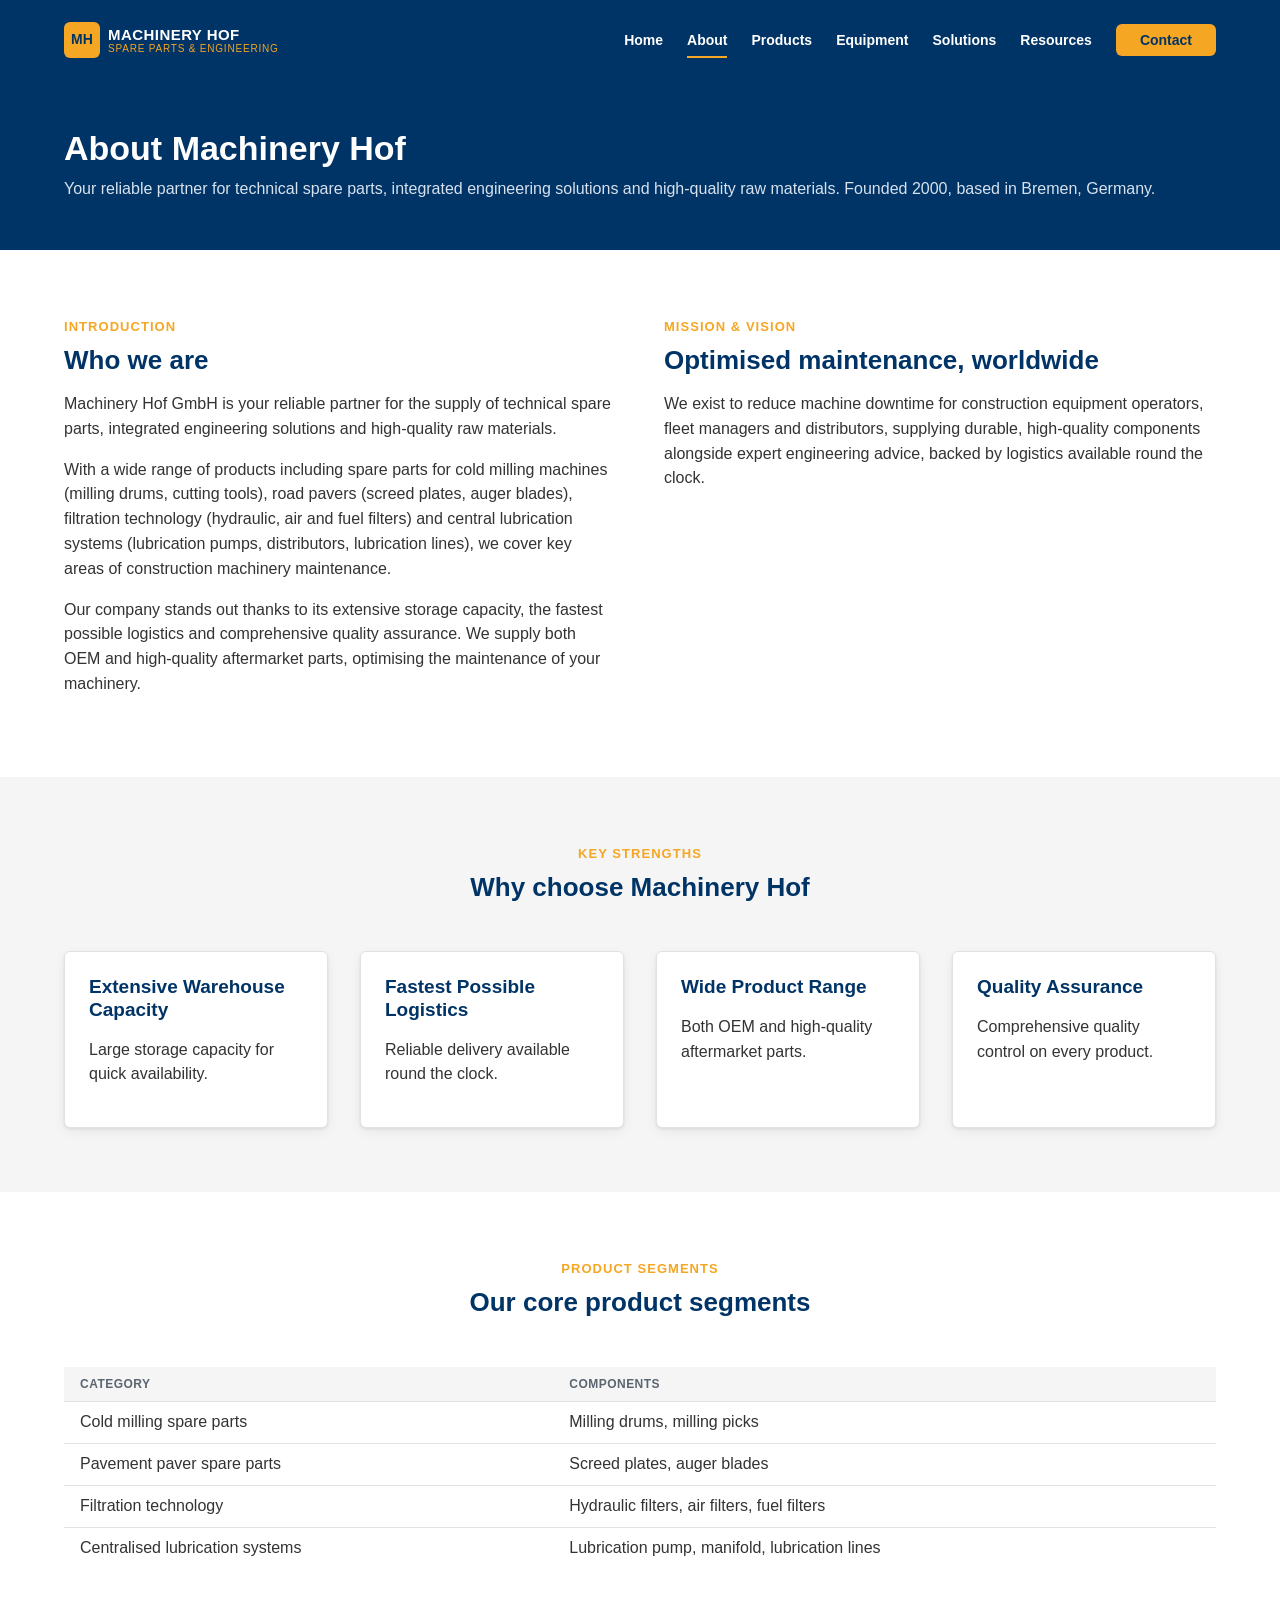
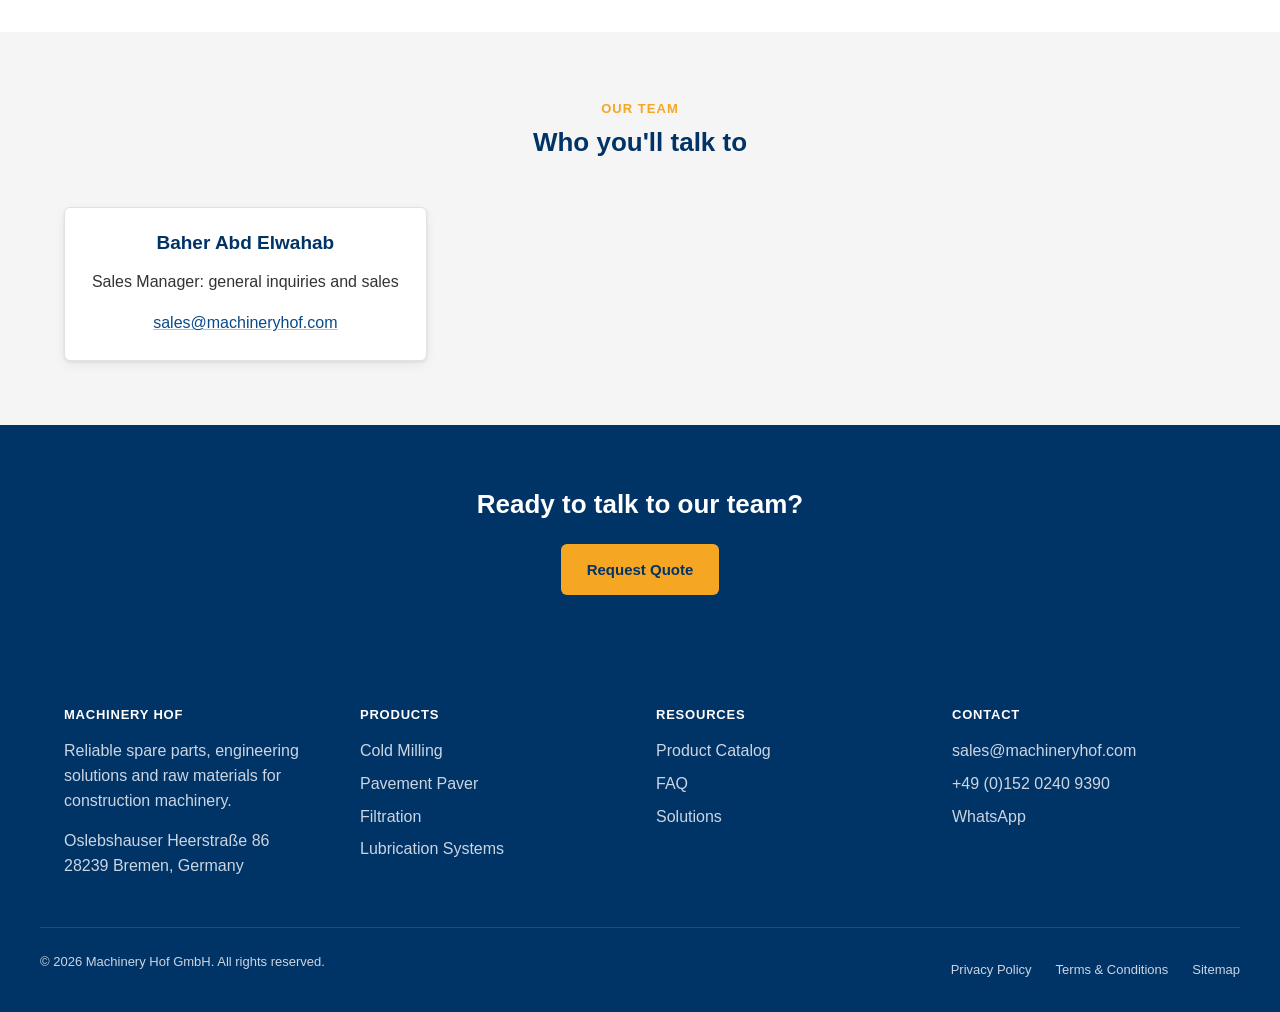
==== machineryhof/about.html @ be5adaa2 "website v2" ====
<!doctype html>
<html lang="en">
<head>
<meta charset="utf-8">
<meta name="viewport" content="width=device-width, initial-scale=1">
<title>About Machinery Hof GmbH</title>
<meta name="description" content="Learn about Machinery Hof GmbH - your trusted partner for construction machinery spare parts since 2000. Visit machineryhofgmbh.com">
<link rel="stylesheet" href="css/styles.css">
</head>
<body>
<a class="skip-link" href="#main">Skip to content</a>
<header class="site-header">
  <div class="container header-inner">
    <a class="brand" href="index.html">
      <span class="brand-mark" aria-hidden="true">MH</span>
      <span class="brand-text">
        <span class="brand-name">MACHINERY HOF</span>
        <span class="brand-sub">Spare Parts &amp; Engineering</span>
      </span>
    </a>
    <button class="nav-toggle" id="navToggle" type="button" aria-expanded="false" aria-controls="siteNav">
      <span class="sr-only">Menu</span>
      <span class="nav-toggle-bar"></span>
      <span class="nav-toggle-bar"></span>
      <span class="nav-toggle-bar"></span>
    </button>
    <nav class="site-nav" id="siteNav" aria-label="Primary">
      <ul>
        <li><a href="index.html">Home</a></li>
        <li><a href="about.html" aria-current="page">About</a></li>
        <li><a href="products.html">Products</a></li>
        <li><a href="equipment.html">Equipment</a></li>
        <li><a href="solutions.html">Solutions</a></li>
        <li><a href="resources.html">Resources</a></li>
        <li><a class="nav-cta" href="contact.html">Contact</a></li>
      </ul>
    </nav>
  </div>
</header>

<main id="main">

  <section class="page-hero">
    <div class="container">
      <h1>About Machinery Hof</h1>
      <p>Your reliable partner for technical spare parts, integrated engineering solutions and high-quality raw materials. Founded 2000, based in Bremen, Germany.</p>
    </div>
  </section>

  <section aria-labelledby="intro-heading">
    <div class="container two-col">
      <div>
        <span class="eyebrow">Introduction</span>
        <h2 id="intro-heading">Who we are</h2>
        <p>Machinery Hof GmbH is your reliable partner for the supply of technical spare parts, integrated engineering solutions and high-quality raw materials.</p>
        <p>With a wide range of products including spare parts for cold milling machines (milling drums, cutting tools), road pavers (screed plates, auger blades), filtration technology (hydraulic, air and fuel filters) and central lubrication systems (lubrication pumps, distributors, lubrication lines), we cover key areas of construction machinery maintenance.</p>
        <p>Our company stands out thanks to its extensive storage capacity, the fastest possible logistics and comprehensive quality assurance. We supply both OEM and high-quality aftermarket parts, optimising the maintenance of your machinery.</p>
      </div>
      <div>
        <span class="eyebrow">Mission &amp; Vision</span>
        <h2>Optimised maintenance, worldwide</h2>
        <p>We exist to reduce machine downtime for construction equipment operators, fleet managers and distributors, supplying durable, high-quality components alongside expert engineering advice, backed by logistics available round the clock.</p>
      </div>
    </div>
  </section>

  <section class="section-alt" aria-labelledby="strengths-heading">
    <div class="container">
      <div class="section-head">
        <span class="eyebrow">Key Strengths</span>
        <h2 id="strengths-heading">Why choose Machinery Hof</h2>
      </div>
      <div class="grid grid-4">
        <div class="card">
          <h3>Extensive Warehouse Capacity</h3>
          <p>Large storage capacity for quick availability.</p>
        </div>
        <div class="card">
          <h3>Fastest Possible Logistics</h3>
          <p>Reliable delivery available round the clock.</p>
        </div>
        <div class="card">
          <h3>Wide Product Range</h3>
          <p>Both OEM and high-quality aftermarket parts.</p>
        </div>
        <div class="card">
          <h3>Quality Assurance</h3>
          <p>Comprehensive quality control on every product.</p>
        </div>
      </div>
    </div>
  </section>

  <section aria-labelledby="segments-heading">
    <div class="container">
      <div class="section-head">
        <span class="eyebrow">Product Segments</span>
        <h2 id="segments-heading">Our core product segments</h2>
      </div>
      <div class="table-scroll">
        <table class="spec-table">
          <caption class="sr-only">Core product segments and components</caption>
          <thead>
            <tr><th scope="col">Category</th><th scope="col">Components</th></tr>
          </thead>
          <tbody>
            <tr><td>Cold milling spare parts</td><td>Milling drums, milling picks</td></tr>
            <tr><td>Pavement paver spare parts</td><td>Screed plates, auger blades</td></tr>
            <tr><td>Filtration technology</td><td>Hydraulic filters, air filters, fuel filters</td></tr>
            <tr><td>Centralised lubrication systems</td><td>Lubrication pump, manifold, lubrication lines</td></tr>
          </tbody>
        </table>
      </div>
    </div>
  </section>

  <section class="section-alt" aria-labelledby="team-heading">
    <div class="container">
      <div class="section-head">
        <span class="eyebrow">Our Team</span>
        <h2 id="team-heading">Who you'll talk to</h2>
      </div>
      <div class="grid grid-3">
        <div class="card text-center">
          <h3>Baher Abd Elwahab</h3>
          <p>Sales Manager: general inquiries and sales</p>
          <a href="mailto:sales@machineryhof.com">sales@machineryhof.com</a>
        </div>
      </div>
    </div>
  </section>

  <section class="cta-band" aria-labelledby="about-cta-heading">
    <div class="container">
      <h2 id="about-cta-heading">Ready to talk to our team?</h2>
      <div class="hero-ctas">
        <a class="btn btn-primary" href="contact.html">Request Quote</a>
      </div>
    </div>
  </section>

</main>

<footer class="site-footer">
  <div class="container footer-grid">
    <div class="footer-col">
      <h3>Machinery Hof</h3>
      <p>Reliable spare parts, engineering solutions and raw materials for construction machinery.</p>
      <p>Oslebshauser Heerstraße 86<br>28239 Bremen, Germany</p>
    </div>
    <div class="footer-col">
      <h3>Products</h3>
      <ul>
        <li><a href="products.html#cold-milling">Cold Milling</a></li>
        <li><a href="products.html#pavement-paver">Pavement Paver</a></li>
        <li><a href="products.html#filtration">Filtration</a></li>
        <li><a href="products.html#lubrication">Lubrication Systems</a></li>
      </ul>
    </div>
    <div class="footer-col">
      <h3>Resources</h3>
      <ul>
        <li><a href="resources.html#catalog">Product Catalog</a></li>
        <li><a href="resources.html#faq">FAQ</a></li>
        <li><a href="solutions.html">Solutions</a></li>
      </ul>
    </div>
    <div class="footer-col">
      <h3>Contact</h3>
      <ul>
        <li><a href="mailto:sales@machineryhof.com">sales@machineryhof.com</a></li>
        <li><a href="tel:+4915202409390">+49 (0)152 0240 9390</a></li>
        <li><a href="https://wa.me/491520240939" target="_blank" rel="noopener noreferrer">WhatsApp</a></li>
      </ul>
    </div>
  </div>
  <div class="container footer-bottom">
    <p>&copy; 2026 Machinery Hof GmbH. All rights reserved.</p>
    <ul class="footer-legal">
      <li><a href="privacy.html">Privacy Policy</a></li>
      <li><a href="terms.html">Terms &amp; Conditions</a></li>
      <li><a href="sitemap.html">Sitemap</a></li>
    </ul>
  </div>
  <div id="analytics-mount"></div>
</footer>

<script src="js/nav.js"></script>
</body>
</html>
---- machineryhof/css/styles.css ----
:root {
  --navy-900: #003366;
  --navy-700: #0a4a8a;
  --gold-500: #F5A623;
  --green-500: #4CAF50;
  --white: #FFFFFF;
  --gray-100: #F5F5F5;
  --gray-300: #dfe3e6;
  --ink: #333333;
  --ink-soft: #5b6570;

  --font-display: -apple-system, "Segoe UI Semibold", "Helvetica Neue", Helvetica, Arial, sans-serif;
  --font-body: -apple-system, "Segoe UI", "Helvetica Neue", Helvetica, Arial, sans-serif;

  --container-w: 1200px;
  --space-1: 4px;
  --space-2: 8px;
  --space-3: 16px;
  --space-4: 24px;
  --space-5: 32px;
  --space-6: 48px;
  --space-7: 64px;
  --space-8: 96px;

  --radius: 6px;
  --shadow: 0 1px 3px rgba(0, 0, 0, 0.08), 0 4px 12px rgba(0, 0, 0, 0.06);
}

* {
  box-sizing: border-box;
}

html {
  -webkit-text-size-adjust: 100%;
}

body {
  margin: 0;
  font-family: var(--font-body);
  color: var(--ink);
  background: var(--white);
  line-height: 1.55;
}

h1, h2, h3, h4 {
  font-family: var(--font-display);
  color: var(--navy-900);
  font-weight: 800;
  line-height: 1.2;
  margin: 0 0 var(--space-3);
}

h1 { font-size: 34px; }
h2 { font-size: 26px; }
h3 { font-size: 19px; }

p {
  margin: 0 0 var(--space-3);
}

ul, ol {
  margin: 0 0 var(--space-3);
  padding-left: 1.2em;
}

img {
  max-width: 100%;
  display: block;
}

a {
  color: var(--navy-700);
  text-decoration-color: rgba(10, 74, 138, 0.35);
}

a:hover {
  text-decoration-color: currentColor;
}

a:focus-visible,
button:focus-visible,
input:focus-visible,
select:focus-visible,
textarea:focus-visible,
summary:focus-visible {
  outline: 3px solid var(--gold-500);
  outline-offset: 2px;
}

.sr-only {
  position: absolute;
  width: 1px;
  height: 1px;
  padding: 0;
  margin: -1px;
  overflow: hidden;
  clip: rect(0, 0, 0, 0);
  white-space: nowrap;
  border: 0;
}

.skip-link {
  position: absolute;
  left: var(--space-3);
  top: -50px;
  background: var(--navy-900);
  color: var(--white);
  padding: var(--space-2) var(--space-3);
  border-radius: var(--radius);
  z-index: 1000;
  transition: top 0.15s ease;
}

.skip-link:focus {
  top: var(--space-3);
}

.container {
  max-width: var(--container-w);
  margin: 0 auto;
  padding: 0 var(--space-4);
}

/* Header / Nav */

.site-header {
  position: sticky;
  top: 0;
  z-index: 100;
  background: var(--navy-900);
  min-height: 80px;
  display: flex;
  align-items: center;
}

.header-inner {
  display: flex;
  align-items: center;
  justify-content: space-between;
  gap: var(--space-4);
  width: 100%;
}

.brand {
  display: flex;
  align-items: center;
  gap: var(--space-2);
  color: var(--white);
  text-decoration: none;
}

.brand-mark {
  display: inline-flex;
  align-items: center;
  justify-content: center;
  width: 36px;
  height: 36px;
  border-radius: var(--radius);
  background: var(--gold-500);
  color: var(--navy-900);
  font-family: var(--font-display);
  font-weight: 800;
  font-size: 14px;
}

.brand-text {
  display: flex;
  flex-direction: column;
  line-height: 1.15;
}

.brand-name {
  font-family: var(--font-display);
  font-weight: 800;
  letter-spacing: 0.03em;
  font-size: 15px;
}

.brand-sub {
  font-size: 10px;
  letter-spacing: 0.08em;
  text-transform: uppercase;
  color: var(--gold-500);
}

.nav-toggle {
  display: none;
  flex-direction: column;
  gap: 4px;
  background: none;
  border: 0;
  padding: var(--space-2);
  cursor: pointer;
}

.nav-toggle-bar {
  width: 22px;
  height: 2px;
  background: var(--white);
  border-radius: 2px;
}

.site-nav ul {
  display: flex;
  align-items: center;
  gap: var(--space-4);
  margin: 0;
  padding: 0;
  list-style: none;
}

.site-nav a {
  color: var(--white);
  text-decoration: none;
  font-size: 14px;
  font-weight: 600;
  padding: var(--space-2) 0;
  border-bottom: 2px solid transparent;
}

.site-nav a:hover,
.site-nav a[aria-current="page"] {
  border-bottom-color: var(--gold-500);
}

.site-nav .nav-cta {
  background: var(--gold-500);
  color: var(--navy-900);
  padding: var(--space-2) var(--space-4);
  border-radius: var(--radius);
  border-bottom: none;
}

.site-nav .nav-cta:hover {
  background: #e5951a;
}

@media (max-width: 900px) {
  .nav-toggle {
    display: inline-flex;
  }

  .site-nav {
    position: absolute;
    top: 80px;
    left: 0;
    right: 0;
    background: var(--navy-900);
    padding: var(--space-3) var(--space-4) var(--space-5);
    display: none;
  }

  .site-nav.is-open {
    display: block;
  }

  .site-nav ul {
    flex-direction: column;
    align-items: flex-start;
    gap: var(--space-3);
  }

  .site-nav .nav-cta {
    display: inline-block;
  }
}

/* Buttons */

.btn {
  display: inline-block;
  padding: 12px 24px;
  border-radius: var(--radius);
  font-weight: 700;
  font-size: 15px;
  text-decoration: none;
  border: 2px solid transparent;
  cursor: pointer;
  transition: background-color 0.15s ease, color 0.15s ease, border-color 0.15s ease;
}

.btn-primary {
  background: var(--gold-500);
  color: var(--navy-900);
}

.btn-primary:hover {
  background: #e5951a;
}

.btn-secondary {
  background: var(--navy-900);
  color: var(--white);
  border-color: var(--navy-900);
}

.btn-secondary:hover {
  background: var(--navy-700);
  border-color: var(--navy-700);
}

.btn-outline {
  background: transparent;
  color: var(--navy-900);
  border-color: var(--navy-900);
}

.btn-outline:hover {
  background: var(--navy-900);
  color: var(--white);
}

/* Hero */

.hero {
  background: linear-gradient(135deg, var(--navy-900), #012247);
  color: var(--white);
  padding: var(--space-7) 0;
}

.hero-inner {
  max-width: 700px;
}

.hero h1 {
  color: var(--white);
  margin-bottom: var(--space-3);
}

.hero p {
  font-size: 18px;
  color: #d7e2ee;
}

.hero-ctas {
  display: flex;
  gap: var(--space-3);
  flex-wrap: wrap;
  margin-top: var(--space-4);
}

.page-hero {
  background: var(--navy-900);
  color: var(--white);
  padding: var(--space-6) 0;
}

.page-hero h1 {
  color: var(--white);
  margin: 0;
}

.page-hero p {
  color: #d7e2ee;
  margin: var(--space-2) 0 0;
}

/* Sections */

section {
  padding: var(--space-7) 0;
}

.section-alt {
  background: var(--gray-100);
}

.section-head {
  max-width: 640px;
  margin: 0 auto var(--space-6);
  text-align: center;
}

.eyebrow {
  display: inline-block;
  color: var(--gold-500);
  font-weight: 700;
  font-size: 13px;
  letter-spacing: 0.08em;
  text-transform: uppercase;
  margin-bottom: var(--space-2);
}

/* Grids / Cards */

.grid {
  display: grid;
  gap: var(--space-5);
}

.grid-3 {
  grid-template-columns: repeat(3, 1fr);
}

.grid-4 {
  grid-template-columns: repeat(4, 1fr);
}

@media (max-width: 900px) {
  .grid-3, .grid-4 {
    grid-template-columns: repeat(2, 1fr);
  }
}

@media (max-width: 600px) {
  .grid-3, .grid-4 {
    grid-template-columns: 1fr;
  }
}

.card {
  background: var(--white);
  border: 1px solid var(--gray-300);
  border-radius: var(--radius);
  padding: var(--space-4);
  box-shadow: var(--shadow);
}

.card-icon {
  width: 44px;
  height: 44px;
  color: var(--navy-900);
  margin-bottom: var(--space-3);
}

.feature-card {
  text-align: left;
}

.category-card,
.equipment-card,
.product-card {
  display: flex;
  flex-direction: column;
  gap: var(--space-2);
}

.category-card h3,
.equipment-card h3,
.product-card h3 {
  margin-bottom: 0;
}

.tag {
  display: inline-block;
  font-size: 11px;
  font-weight: 700;
  letter-spacing: 0.04em;
  text-transform: uppercase;
  color: var(--navy-900);
  background: var(--gray-100);
  border-radius: 999px;
  padding: 2px 10px;
  margin-right: var(--space-1);
}

.quote-price {
  font-weight: 700;
  color: var(--green-500);
}

.placeholder-image {
  background: repeating-linear-gradient(
    45deg,
    var(--gray-100),
    var(--gray-100) 10px,
    #eceff1 10px,
    #eceff1 20px
  );
  border: 1px dashed var(--gray-300);
  border-radius: var(--radius);
  min-height: 160px;
  display: flex;
  align-items: center;
  justify-content: center;
  color: var(--ink-soft);
  font-size: 13px;
  text-align: center;
  padding: var(--space-3);
}

/* Tables */

.spec-table {
  width: 100%;
  border-collapse: collapse;
  background: var(--white);
}

.spec-table caption {
  text-align: left;
  font-weight: 700;
  color: var(--navy-900);
  margin-bottom: var(--space-2);
}

.spec-table th,
.spec-table td {
  text-align: left;
  padding: var(--space-2) var(--space-3);
  border-top: 1px solid var(--gray-300);
  vertical-align: top;
}

.spec-table thead th {
  background: var(--gray-100);
  border-top: none;
  font-size: 12px;
  letter-spacing: 0.04em;
  text-transform: uppercase;
  color: var(--ink-soft);
}

.table-scroll {
  overflow-x: auto;
}

/* CTA band */

.cta-band {
  background: var(--navy-900);
  color: var(--white);
  text-align: center;
}

.cta-band h2 {
  color: var(--white);
}

.cta-band .hero-ctas {
  justify-content: center;
}

/* Forms */

.form-grid {
  display: grid;
  grid-template-columns: 1fr 1fr;
  gap: var(--space-3) var(--space-4);
}

.form-grid .field-full {
  grid-column: 1 / -1;
}

@media (max-width: 600px) {
  .form-grid {
    grid-template-columns: 1fr;
  }
}

label {
  display: block;
  font-weight: 600;
  font-size: 14px;
  margin-bottom: var(--space-1);
}

.required-mark {
  color: var(--navy-900);
}

input[type="text"],
input[type="email"],
input[type="tel"],
select,
textarea {
  width: 100%;
  padding: 10px 12px;
  border: 1px solid var(--gray-300);
  border-radius: var(--radius);
  font-family: var(--font-body);
  font-size: 15px;
  background: var(--white);
  color: var(--ink);
}

textarea {
  resize: vertical;
  min-height: 120px;
}

.field-error {
  color: #b3261e;
  font-size: 13px;
  margin-top: var(--space-1);
  display: none;
}

.field.has-error input,
.field.has-error select,
.field.has-error textarea {
  border-color: #b3261e;
}

.field.has-error .field-error {
  display: block;
}

.form-status {
  border-radius: var(--radius);
  padding: var(--space-3) var(--space-4);
  margin-top: var(--space-4);
  display: none;
}

.form-status.is-visible {
  display: block;
}

.form-status.is-success {
  background: #e8f5e9;
  border: 1px solid var(--green-500);
  color: #1e4620;
}

.form-status.is-error {
  background: #fdecea;
  border: 1px solid #b3261e;
  color: #611a15;
}

/* Contact info list */

.contact-info-list {
  list-style: none;
  margin: 0;
  padding: 0;
  display: flex;
  flex-direction: column;
  gap: var(--space-2);
}

.contact-info-list a {
  font-weight: 600;
}

/* FAQ accordion */

.faq-item {
  border-bottom: 1px solid var(--gray-300);
}

.faq-item summary {
  cursor: pointer;
  font-weight: 700;
  color: var(--navy-900);
  padding: var(--space-3) 0;
  list-style: none;
}

.faq-item summary::-webkit-details-marker {
  display: none;
}

.faq-item summary::before {
  content: "+";
  display: inline-block;
  width: 1.2em;
  color: var(--gold-500);
  font-weight: 800;
}

.faq-item[open] summary::before {
  content: "\2212";
}

.faq-item p {
  padding-bottom: var(--space-3);
  color: var(--ink-soft);
}

/* Footer */

.site-footer {
  background: var(--navy-900);
  color: #cbd6e2;
  padding-top: var(--space-6);
}

.footer-grid {
  display: grid;
  grid-template-columns: repeat(4, 1fr);
  gap: var(--space-5);
  padding-bottom: var(--space-5);
}

@media (max-width: 900px) {
  .footer-grid {
    grid-template-columns: repeat(2, 1fr);
  }
}

@media (max-width: 600px) {
  .footer-grid {
    grid-template-columns: 1fr;
  }
}

.footer-col h3 {
  color: var(--white);
  font-size: 13px;
  letter-spacing: 0.06em;
  text-transform: uppercase;
  margin-bottom: var(--space-3);
}

.footer-col ul {
  list-style: none;
  margin: 0;
  padding: 0;
  display: flex;
  flex-direction: column;
  gap: var(--space-2);
}

.footer-col a {
  color: #cbd6e2;
  text-decoration: none;
}

.footer-col a:hover {
  color: var(--white);
}

.footer-bottom {
  border-top: 1px solid rgba(255, 255, 255, 0.12);
  padding: var(--space-4) 0;
  display: flex;
  justify-content: space-between;
  align-items: center;
  flex-wrap: wrap;
  gap: var(--space-3);
  font-size: 13px;
}

.footer-legal {
  list-style: none;
  display: flex;
  gap: var(--space-4);
  margin: 0;
  padding: 0;
}

.footer-legal a {
  color: #cbd6e2;
  text-decoration: none;
}

.footer-legal a:hover {
  color: var(--white);
}

/* Utility */

.text-center {
  text-align: center;
}

.mt-0 { margin-top: 0; }
.mb-0 { margin-bottom: 0; }

.stack {
  display: flex;
  flex-direction: column;
  gap: var(--space-2);
}

.two-col {
  display: grid;
  grid-template-columns: 1fr 1fr;
  gap: var(--space-6);
  align-items: start;
}

@media (max-width: 768px) {
  .two-col {
    grid-template-columns: 1fr;
    gap: var(--space-4);
  }

  .hero, .page-hero {
    padding: var(--space-5) 0;
  }

  h1 { font-size: 28px; }
  h2 { font-size: 22px; }
}
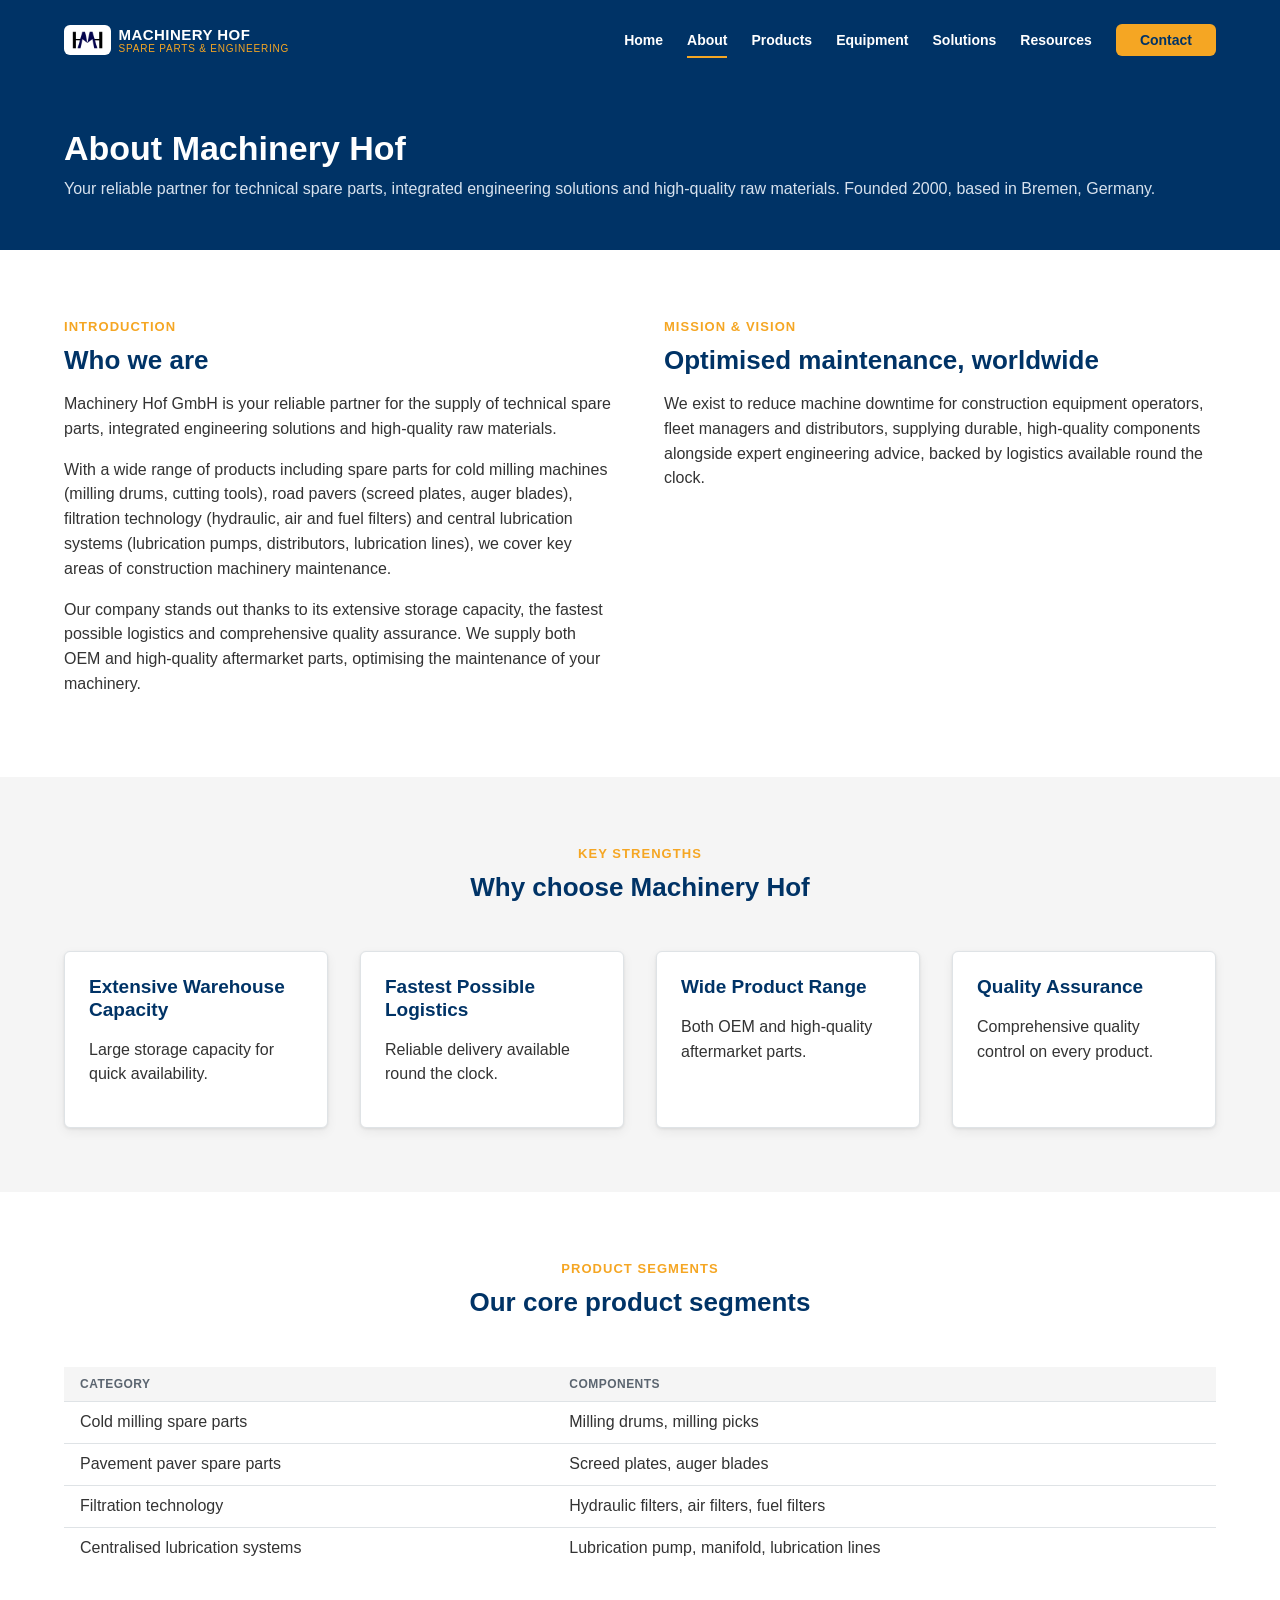
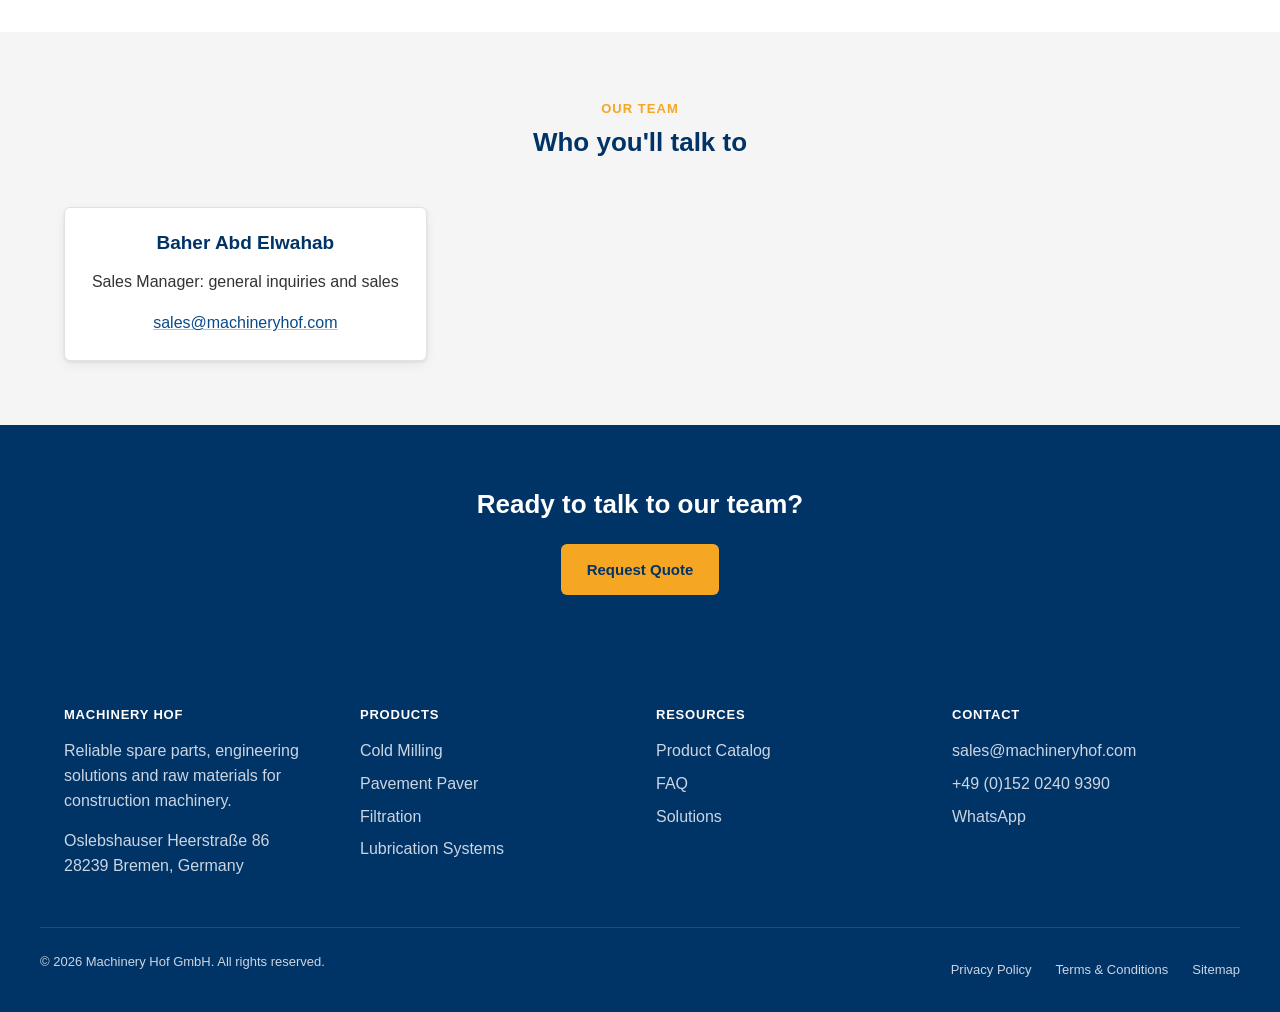
==== commit 28381a40: "added the logo" ====
--- a/machineryhof/about.html
+++ b/machineryhof/about.html
@@ -5,6 +5,7 @@
 <meta name="viewport" content="width=device-width, initial-scale=1">
 <title>About Machinery Hof GmbH</title>
 <meta name="description" content="Learn about Machinery Hof GmbH - your trusted partner for construction machinery spare parts since 2000. Visit machineryhofgmbh.com">
+<link rel="icon" type="image/png" href="assets/favicon.png">
 <link rel="stylesheet" href="css/styles.css">
 </head>
 <body>
@@ -12,7 +13,7 @@
 <header class="site-header">
   <div class="container header-inner">
     <a class="brand" href="index.html">
-      <span class="brand-mark" aria-hidden="true">MH</span>
+      <img class="brand-logo" src="assets/logo.png" alt="Machinery Hof" width="51" height="30">
       <span class="brand-text">
         <span class="brand-name">MACHINERY HOF</span>
         <span class="brand-sub">Spare Parts &amp; Engineering</span>
--- a/machineryhof/css/styles.css
+++ b/machineryhof/css/styles.css
@@ -149,18 +149,13 @@
   text-decoration: none;
 }
 
-.brand-mark {
-  display: inline-flex;
-  align-items: center;
-  justify-content: center;
-  width: 36px;
-  height: 36px;
+.brand-logo {
+  display: block;
+  height: 30px;
+  width: auto;
+  padding: 6px 8px;
   border-radius: var(--radius);
-  background: var(--gold-500);
-  color: var(--navy-900);
-  font-family: var(--font-display);
-  font-weight: 800;
-  font-size: 14px;
+  background: var(--white);
 }
 
 .brand-text {
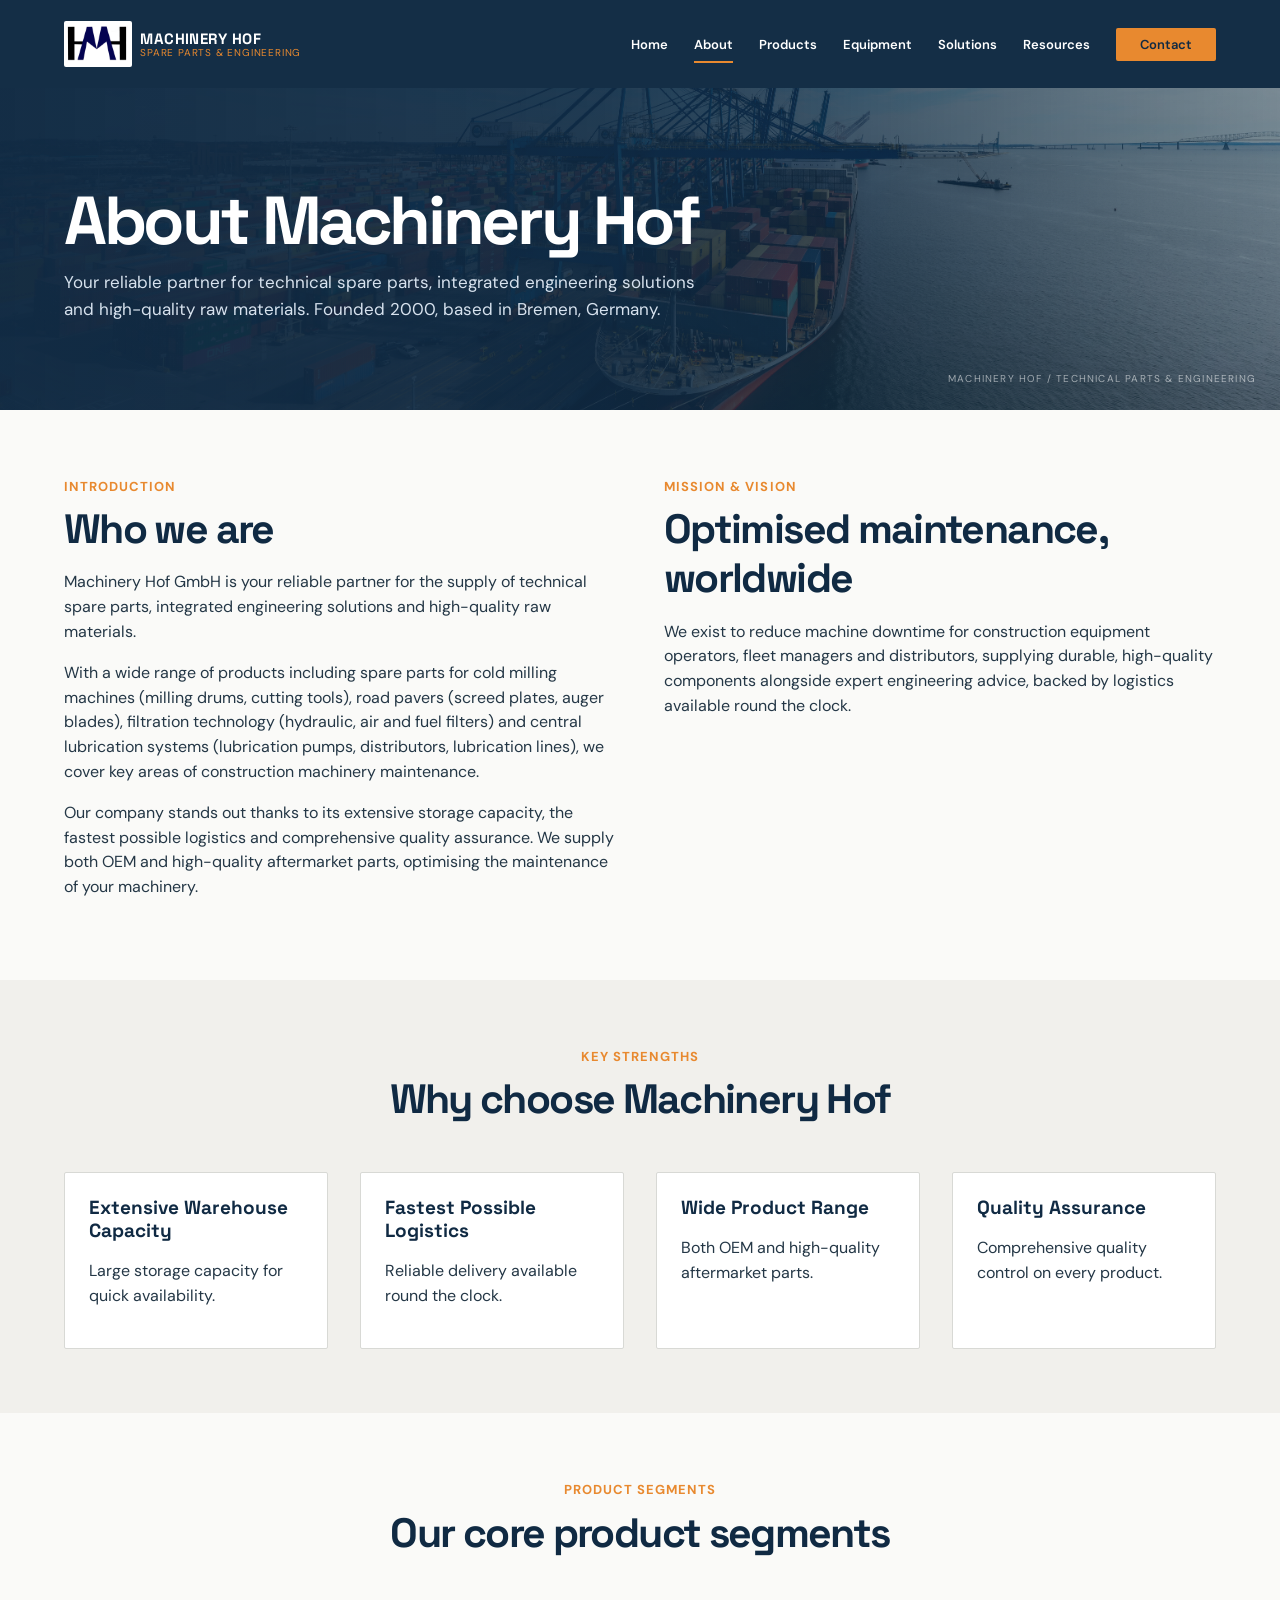
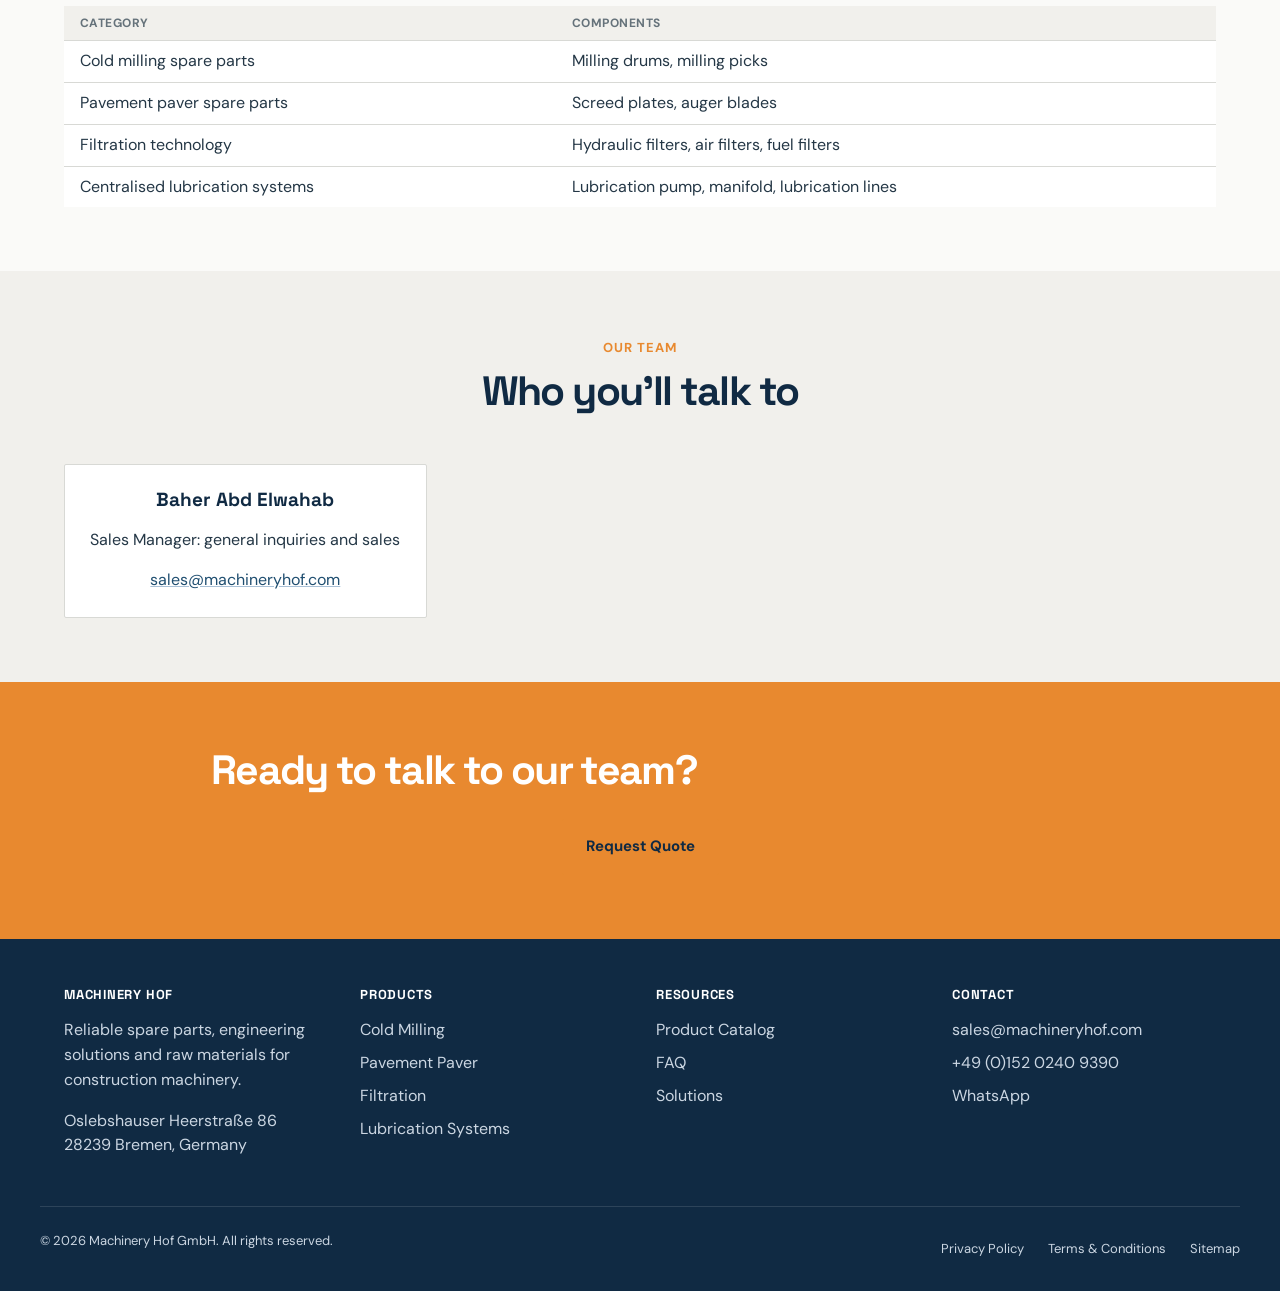
==== commit a9440ace: "Refresh Machinery Hof website design and product visuals" ====
--- a/machineryhof/about.html
+++ b/machineryhof/about.html
@@ -5,18 +5,17 @@
 <meta name="viewport" content="width=device-width, initial-scale=1">
 <title>About Machinery Hof GmbH</title>
 <meta name="description" content="Learn about Machinery Hof GmbH - your trusted partner for construction machinery spare parts since 2000. Visit machineryhofgmbh.com">
-<link rel="icon" type="image/png" href="assets/favicon.png">
 <link rel="stylesheet" href="css/styles.css">
 </head>
 <body>
 <a class="skip-link" href="#main">Skip to content</a>
 <header class="site-header">
   <div class="container header-inner">
-    <a class="brand" href="index.html">
-      <img class="brand-logo" src="assets/logo.png" alt="Machinery Hof" width="51" height="30">
+<a class="brand" href="index.html">
+      <img class="brand-logo" src="assets/logo.jpeg" alt="Machinery Hof GmbH" />
       <span class="brand-text">
         <span class="brand-name">MACHINERY HOF</span>
-        <span class="brand-sub">Spare Parts &amp; Engineering</span>
+        <span class="brand-sub">Spare Parts & Engineering</span>
       </span>
     </a>
     <button class="nav-toggle" id="navToggle" type="button" aria-expanded="false" aria-controls="siteNav">
--- a/machineryhof/css/styles.css
+++ b/machineryhof/css/styles.css
@@ -1,16 +1,18 @@
+@import url('https://fonts.googleapis.com/css2?family=DM+Sans:wght@400;500;600;700&family=Space+Grotesk:wght@500;600;700&display=swap');
+
 :root {
-  --navy-900: #003366;
-  --navy-700: #0a4a8a;
-  --gold-500: #F5A623;
-  --green-500: #4CAF50;
+  --navy-900: #102a43;
+  --navy-700: #1f4e70;
+  --gold-500: #e8892f;
+  --green-500: #3f7d68;
   --white: #FFFFFF;
-  --gray-100: #F5F5F5;
-  --gray-300: #dfe3e6;
-  --ink: #333333;
-  --ink-soft: #5b6570;
-
-  --font-display: -apple-system, "Segoe UI Semibold", "Helvetica Neue", Helvetica, Arial, sans-serif;
-  --font-body: -apple-system, "Segoe UI", "Helvetica Neue", Helvetica, Arial, sans-serif;
+  --gray-100: #f1f0ec;
+  --gray-300: #d8d9d5;
+  --ink: #243746;
+  --ink-soft: #65727a;
+
+  --font-display: "Space Grotesk", "Segoe UI", sans-serif;
+  --font-body: "DM Sans", "Segoe UI", sans-serif;
 
   --container-w: 1200px;
   --space-1: 4px;
@@ -22,8 +24,8 @@
   --space-7: 64px;
   --space-8: 96px;
 
-  --radius: 6px;
-  --shadow: 0 1px 3px rgba(0, 0, 0, 0.08), 0 4px 12px rgba(0, 0, 0, 0.06);
+  --radius: 2px;
+  --shadow: 0 12px 30px rgba(16, 42, 67, 0.08);
 }
 
 * {
@@ -38,7 +40,7 @@
   margin: 0;
   font-family: var(--font-body);
   color: var(--ink);
-  background: var(--white);
+  background: #fafaf8;
   line-height: 1.55;
 }
 
@@ -50,8 +52,8 @@
   margin: 0 0 var(--space-3);
 }
 
-h1 { font-size: 34px; }
-h2 { font-size: 26px; }
+h1 { font-size: clamp(42px, 5.3vw, 76px); letter-spacing: -0.05em; }
+h2 { font-size: clamp(30px, 3.2vw, 48px); letter-spacing: -0.04em; }
 h3 { font-size: 19px; }
 
 p {
@@ -127,8 +129,8 @@
   position: sticky;
   top: 0;
   z-index: 100;
-  background: var(--navy-900);
-  min-height: 80px;
+  background: rgba(16, 42, 67, 0.98);
+  min-height: 88px;
   display: flex;
   align-items: center;
 }
@@ -150,12 +152,9 @@
 }
 
 .brand-logo {
-  display: block;
-  height: 30px;
+  height: 46px;
   width: auto;
-  padding: 6px 8px;
   border-radius: var(--radius);
-  background: var(--white);
 }
 
 .brand-text {
@@ -198,7 +197,7 @@
 .site-nav ul {
   display: flex;
   align-items: center;
-  gap: var(--space-4);
+  gap: 26px;
   margin: 0;
   padding: 0;
   list-style: none;
@@ -207,7 +206,7 @@
 .site-nav a {
   color: var(--white);
   text-decoration: none;
-  font-size: 14px;
+  font-size: 13px;
   font-weight: 600;
   padding: var(--space-2) 0;
   border-bottom: 2px solid transparent;
@@ -264,7 +263,7 @@
 
 .btn {
   display: inline-block;
-  padding: 12px 24px;
+  padding: 14px 22px;
   border-radius: var(--radius);
   font-weight: 700;
   font-size: 15px;
@@ -308,13 +307,22 @@
 /* Hero */
 
 .hero {
-  background: linear-gradient(135deg, var(--navy-900), #012247);
-  color: var(--white);
-  padding: var(--space-7) 0;
+  background: var(--navy-900);
+  color: var(--white);
+  padding: 0;
+  overflow: hidden;
+}
+
+.hero-layout {
+  display: grid;
+  grid-template-columns: minmax(0, 0.95fr) minmax(420px, 1.05fr);
+  min-height: 650px;
 }
 
 .hero-inner {
-  max-width: 700px;
+  max-width: 660px;
+  padding: 108px 56px 80px 0;
+  align-self: center;
 }
 
 .hero h1 {
@@ -324,6 +332,7 @@
 
 .hero p {
   font-size: 18px;
+  max-width: 570px;
   color: #d7e2ee;
 }
 
@@ -334,10 +343,63 @@
   margin-top: var(--space-4);
 }
 
+.text-link {
+  display: inline-flex;
+  align-items: center;
+  gap: 10px;
+  color: var(--navy-700);
+  font-weight: 700;
+  text-decoration: none;
+}
+
+.text-link span { transition: transform 0.2s ease; }
+.text-link:hover span { transform: translateX(4px); }
+.text-link-light { color: var(--white); }
+
+.hero-proof {
+  display: flex;
+  gap: 34px;
+  margin-top: 72px;
+  padding-top: 20px;
+  border-top: 1px solid rgba(255, 255, 255, 0.22);
+}
+
+.hero-proof div { display: flex; flex-direction: column; gap: 2px; }
+.hero-proof strong { font-family: var(--font-display); font-size: 21px; color: var(--gold-500); }
+.hero-proof span { font-size: 11px; color: #b8c7d1; text-transform: uppercase; letter-spacing: 0.08em; }
+
+.hero-visual {
+  position: relative;
+  min-height: 650px;
+  background: linear-gradient(180deg, rgba(16, 42, 67, 0.08), rgba(16, 42, 67, 0.68)), url("../assets/brochure-png-003.png") center / cover;
+  border-left: 1px solid rgba(255, 255, 255, 0.12);
+}
+
+.hero-visual::after { content: ""; position: absolute; inset: 20px; border: 1px solid rgba(255, 255, 255, 0.35); pointer-events: none; }
+.hero-visual-label, .hero-visual-caption { position: absolute; z-index: 1; display: flex; align-items: center; gap: 9px; font-size: 11px; letter-spacing: 0.1em; text-transform: uppercase; }
+.hero-visual-label { top: 42px; right: 42px; color: var(--white); }
+.hero-visual-caption { bottom: 40px; left: 42px; color: var(--white); font-weight: 700; }
+.hero-visual-caption span { color: var(--gold-500); margin-left: 18px; }
+.status-dot { width: 7px; height: 7px; border-radius: 50%; background: var(--gold-500); box-shadow: 0 0 0 4px rgba(232, 137, 47, 0.25); }
+
 .page-hero {
-  background: var(--navy-900);
-  color: var(--white);
-  padding: var(--space-6) 0;
+  position: relative;
+  isolation: isolate;
+  background: linear-gradient(90deg, rgba(16, 42, 67, 0.98) 0%, rgba(16, 42, 67, 0.9) 47%, rgba(16, 42, 67, 0.5) 100%), url("../assets/brochure-png-003.png") center 52% / cover;
+  color: var(--white);
+  padding: 92px 0 88px;
+  overflow: hidden;
+}
+
+.page-hero::after {
+  content: "MACHINERY HOF / TECHNICAL PARTS & ENGINEERING";
+  position: absolute;
+  right: 24px;
+  bottom: 24px;
+  color: rgba(255, 255, 255, 0.55);
+  font-size: 10px;
+  letter-spacing: 0.12em;
+  z-index: -1;
 }
 
 .page-hero h1 {
@@ -347,6 +409,8 @@
 
 .page-hero p {
   color: #d7e2ee;
+  max-width: 650px;
+  font-size: 17px;
   margin: var(--space-2) 0 0;
 }
 
@@ -365,6 +429,10 @@
   margin: 0 auto var(--space-6);
   text-align: center;
 }
+
+.section-head-row { max-width: none; display: grid; grid-template-columns: 0.7fr 1.3fr auto; align-items: end; gap: 20px; text-align: left; }
+.section-head-row h2, .section-head-row p { margin-bottom: 0; }
+.section-head-row p { max-width: 330px; color: var(--ink-soft); }
 
 .eyebrow {
   display: inline-block;
@@ -408,8 +476,11 @@
   border: 1px solid var(--gray-300);
   border-radius: var(--radius);
   padding: var(--space-4);
-  box-shadow: var(--shadow);
-}
+  box-shadow: none;
+  transition: transform 0.2s ease, box-shadow 0.2s ease, border-color 0.2s ease;
+}
+
+.card:hover { transform: translateY(-4px); border-color: rgba(232, 137, 47, 0.7); box-shadow: var(--shadow); }
 
 .card-icon {
   width: 44px;
@@ -429,6 +500,9 @@
   flex-direction: column;
   gap: var(--space-2);
 }
+
+.category-card { min-height: 190px; justify-content: space-between; position: relative; overflow: hidden; }
+.category-card::before { content: "↗"; position: absolute; top: 16px; right: 18px; color: var(--gold-500); font-size: 22px; }
 
 .category-card h3,
 .equipment-card h3,
@@ -474,6 +548,45 @@
   padding: var(--space-3);
 }
 
+.equipment-image {
+  width: 100%;
+  height: 190px;
+  object-fit: cover;
+  object-position: center;
+  background: #d9d8d2;
+  border-bottom: 1px solid var(--gray-300);
+  margin: calc(var(--space-4) * -1) calc(var(--space-4) * -1) var(--space-4);
+  width: calc(100% + (var(--space-4) * 2));
+}
+
+.equipment-image-excavator { object-position: center 54%; }
+.equipment-image-bulldozer { object-position: center 58%; }
+.equipment-image-loader { object-position: center 52%; }
+.equipment-image-dump-truck { object-position: center 52%; }
+.equipment-image-grader { object-position: center 53%; }
+
+.equipment-card h3 {
+  color: var(--navy-900);
+}
+
+.product-card {
+  border-top: 3px solid var(--gold-500);
+}
+
+.product-image {
+  width: calc(100% + (var(--space-4) * 2));
+  height: 150px;
+  object-fit: contain;
+  background: #fff;
+  border-bottom: 1px solid var(--gray-300);
+  margin: calc(var(--space-4) * -1) calc(var(--space-4) * -1) var(--space-4);
+  padding: 12px 18px;
+}
+
+.spec-table tr:hover td {
+  background: #faf4ec;
+}
+
 /* Tables */
 
 .spec-table {
@@ -513,8 +626,8 @@
 /* CTA band */
 
 .cta-band {
-  background: var(--navy-900);
-  color: var(--white);
+  background: var(--gold-500);
+  color: var(--navy-900);
   text-align: center;
 }
 
@@ -768,6 +881,15 @@
   align-items: start;
 }
 
+main > section:not(.hero):not(.page-hero) h2 {
+  max-width: 780px;
+}
+
+main > section:not(.hero):not(.page-hero) > .container > h2 + p {
+  max-width: 760px;
+  color: var(--ink-soft);
+}
+
 @media (max-width: 768px) {
   .two-col {
     grid-template-columns: 1fr;
@@ -778,6 +900,14 @@
     padding: var(--space-5) 0;
   }
 
-  h1 { font-size: 28px; }
-  h2 { font-size: 22px; }
-}
+  .hero { padding: 0; }
+  .hero-layout { display: block; min-height: 0; }
+  .hero-inner { padding: 72px 0 56px; }
+  .hero-visual { min-height: 360px; margin: 0 -24px; border-left: 0; }
+  .hero-visual::after { inset: 16px; }
+  .hero-proof { margin-top: 44px; gap: 18px; flex-wrap: wrap; }
+  .section-head-row { display: block; }
+  .section-head-row .text-link { margin-top: 18px; }
+  h1 { font-size: 42px; }
+  h2 { font-size: 32px; }
+}
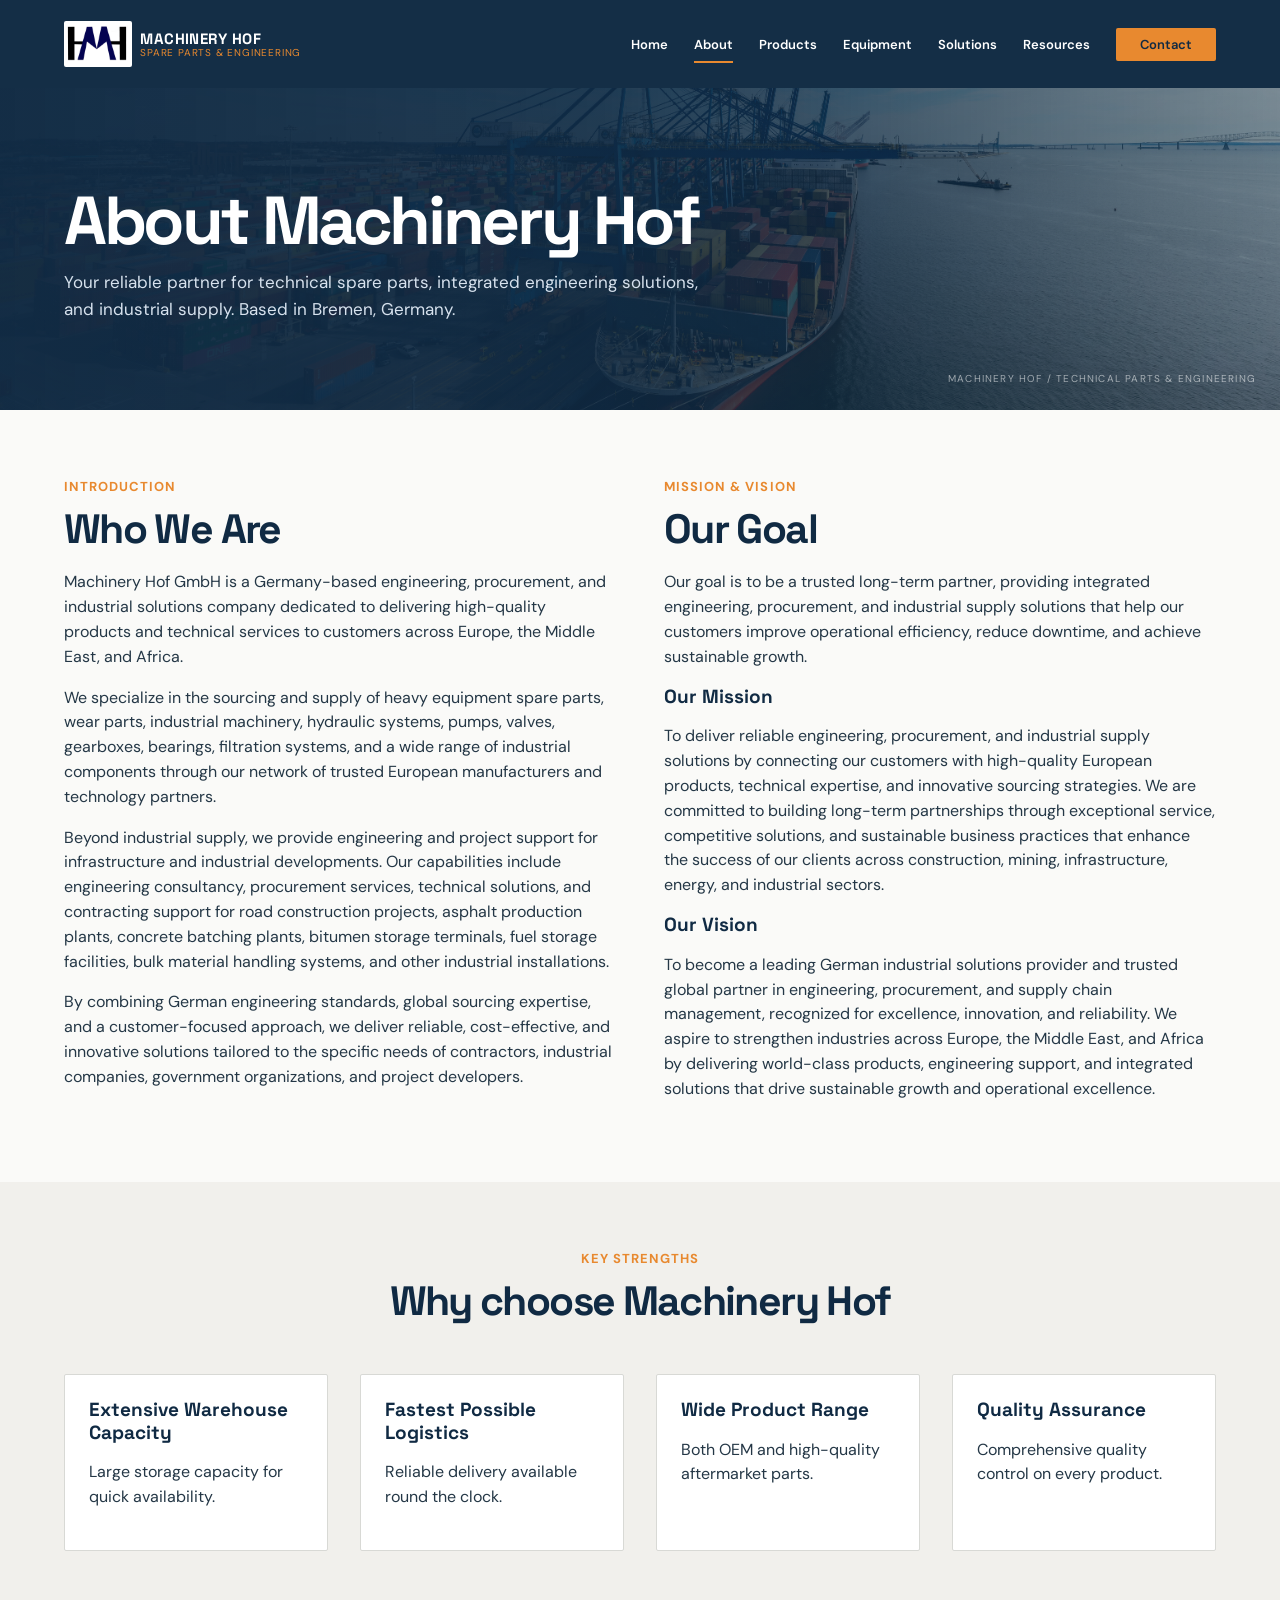
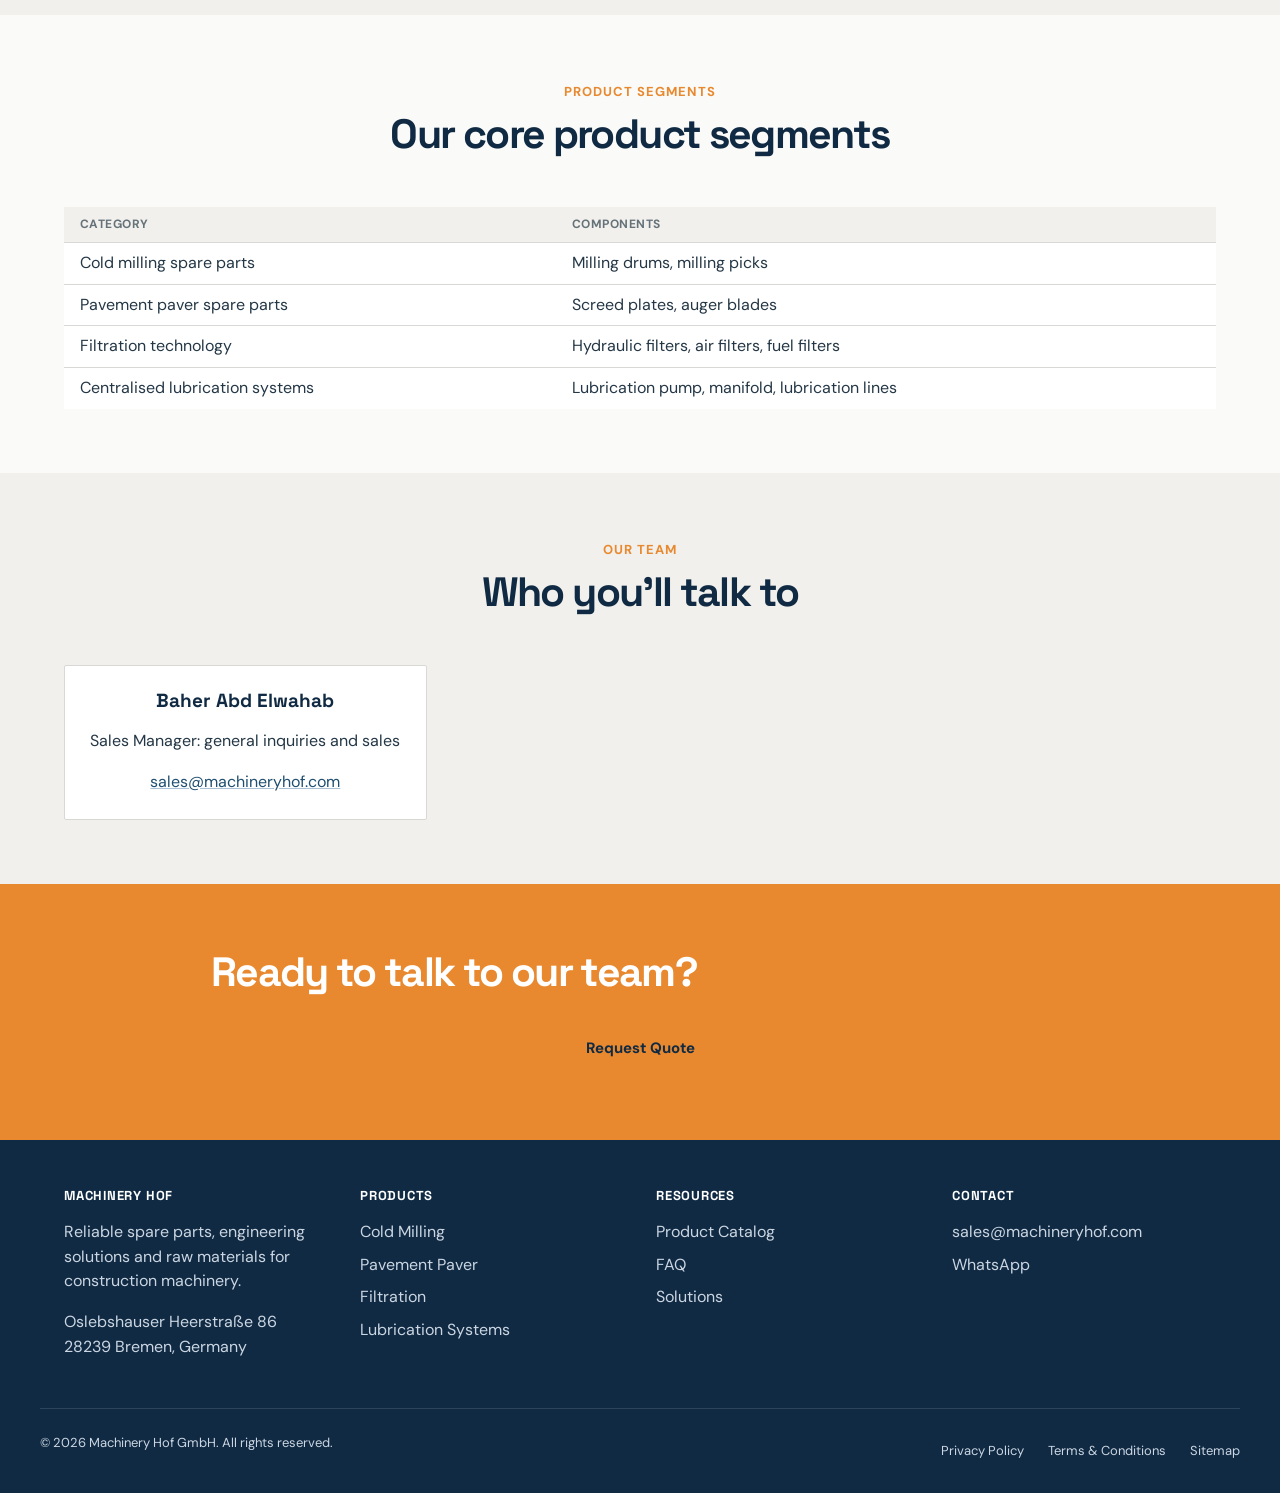
==== commit f1fd2bdb: "Website content and contact fixes" ====
--- a/machineryhof/about.html
+++ b/machineryhof/about.html
@@ -3,8 +3,8 @@
 <head>
 <meta charset="utf-8">
 <meta name="viewport" content="width=device-width, initial-scale=1">
-<title>About Machinery Hof GmbH</title>
-<meta name="description" content="Learn about Machinery Hof GmbH - your trusted partner for construction machinery spare parts since 2000. Visit machineryhofgmbh.com">
+<title>About Machinery Hof</title>
+<meta name="description" content="Learn about Machinery Hof - your reliable partner for technical spare parts, integrated engineering solutions, and industrial supply based in Bremen, Germany.">
 <link rel="stylesheet" href="css/styles.css">
 </head>
 <body>
@@ -43,7 +43,7 @@
   <section class="page-hero">
     <div class="container">
       <h1>About Machinery Hof</h1>
-      <p>Your reliable partner for technical spare parts, integrated engineering solutions and high-quality raw materials. Founded 2000, based in Bremen, Germany.</p>
+      <p>Your reliable partner for technical spare parts, integrated engineering solutions, and industrial supply. Based in Bremen, Germany.</p>
     </div>
   </section>
 
@@ -51,15 +51,22 @@
     <div class="container two-col">
       <div>
         <span class="eyebrow">Introduction</span>
-        <h2 id="intro-heading">Who we are</h2>
-        <p>Machinery Hof GmbH is your reliable partner for the supply of technical spare parts, integrated engineering solutions and high-quality raw materials.</p>
-        <p>With a wide range of products including spare parts for cold milling machines (milling drums, cutting tools), road pavers (screed plates, auger blades), filtration technology (hydraulic, air and fuel filters) and central lubrication systems (lubrication pumps, distributors, lubrication lines), we cover key areas of construction machinery maintenance.</p>
-        <p>Our company stands out thanks to its extensive storage capacity, the fastest possible logistics and comprehensive quality assurance. We supply both OEM and high-quality aftermarket parts, optimising the maintenance of your machinery.</p>
+        <h2 id="intro-heading">Who We Are</h2>
+        <p>Machinery Hof GmbH is a Germany-based engineering, procurement, and industrial solutions company dedicated to delivering high-quality products and technical services to customers across Europe, the Middle East, and Africa.</p>
+        <p>We specialize in the sourcing and supply of heavy equipment spare parts, wear parts, industrial machinery, hydraulic systems, pumps, valves, gearboxes, bearings, filtration systems, and a wide range of industrial components through our network of trusted European manufacturers and technology partners.</p>
+        <p>Beyond industrial supply, we provide engineering and project support for infrastructure and industrial developments. Our capabilities include engineering consultancy, procurement services, technical solutions, and contracting support for road construction projects, asphalt production plants, concrete batching plants, bitumen storage terminals, fuel storage facilities, bulk material handling systems, and other industrial installations.</p>
+        <p>By combining German engineering standards, global sourcing expertise, and a customer-focused approach, we deliver reliable, cost-effective, and innovative solutions tailored to the specific needs of contractors, industrial companies, government organizations, and project developers.</p>
       </div>
       <div>
         <span class="eyebrow">Mission &amp; Vision</span>
-        <h2>Optimised maintenance, worldwide</h2>
-        <p>We exist to reduce machine downtime for construction equipment operators, fleet managers and distributors, supplying durable, high-quality components alongside expert engineering advice, backed by logistics available round the clock.</p>
+        <h2>Our Goal</h2>
+        <p>Our goal is to be a trusted long-term partner, providing integrated engineering, procurement, and industrial supply solutions that help our customers improve operational efficiency, reduce downtime, and achieve sustainable growth.</p>
+
+        <h3>Our Mission</h3>
+        <p>To deliver reliable engineering, procurement, and industrial supply solutions by connecting our customers with high-quality European products, technical expertise, and innovative sourcing strategies. We are committed to building long-term partnerships through exceptional service, competitive solutions, and sustainable business practices that enhance the success of our clients across construction, mining, infrastructure, energy, and industrial sectors.</p>
+
+        <h3>Our Vision</h3>
+        <p>To become a leading German industrial solutions provider and trusted global partner in engineering, procurement, and supply chain management, recognized for excellence, innovation, and reliability. We aspire to strengthen industries across Europe, the Middle East, and Africa by delivering world-class products, engineering support, and integrated solutions that drive sustainable growth and operational excellence.</p>
       </div>
     </div>
   </section>
@@ -169,7 +176,6 @@
       <h3>Contact</h3>
       <ul>
         <li><a href="mailto:sales@machineryhof.com">sales@machineryhof.com</a></li>
-        <li><a href="tel:+4915202409390">+49 (0)152 0240 9390</a></li>
         <li><a href="https://wa.me/491520240939" target="_blank" rel="noopener noreferrer">WhatsApp</a></li>
       </ul>
     </div>
--- a/machineryhof/css/styles.css
+++ b/machineryhof/css/styles.css
@@ -391,6 +391,22 @@
   overflow: hidden;
 }
 
+.equipment-page .page-hero {
+  background: linear-gradient(90deg, rgba(16, 42, 67, 0.96) 0%, rgba(16, 42, 67, 0.85) 40%, rgba(16, 42, 67, 0.48) 100%), url("../assets/equipment _header.jpg") center 52% / cover;
+}
+
+.products-page .page-hero {
+  background: linear-gradient(90deg, rgba(16, 42, 67, 0.96) 0%, rgba(16, 42, 67, 0.85) 40%, rgba(16, 42, 67, 0.48) 100%), url("../assets/parts_header.jpg") center 52% / cover;
+}
+
+.resources-page .page-hero {
+  background: linear-gradient(90deg, rgba(16, 42, 67, 0.96) 0%, rgba(16, 42, 67, 0.85) 40%, rgba(16, 42, 67, 0.48) 100%), url("../assets/catalog_header.jpg") center 52% / cover;
+}
+
+.solutions-page .page-hero {
+  background: linear-gradient(90deg, rgba(16, 42, 67, 0.96) 0%, rgba(16, 42, 67, 0.85) 40%, rgba(16, 42, 67, 0.48) 100%), url("../assets/solutions_page.jpg") center 52% / cover;
+}
+
 .page-hero::after {
   content: "MACHINERY HOF / TECHNICAL PARTS & ENGINEERING";
   position: absolute;
@@ -499,6 +515,7 @@
   display: flex;
   flex-direction: column;
   gap: var(--space-2);
+  cursor: pointer;
 }
 
 .category-card { min-height: 190px; justify-content: space-between; position: relative; overflow: hidden; }
